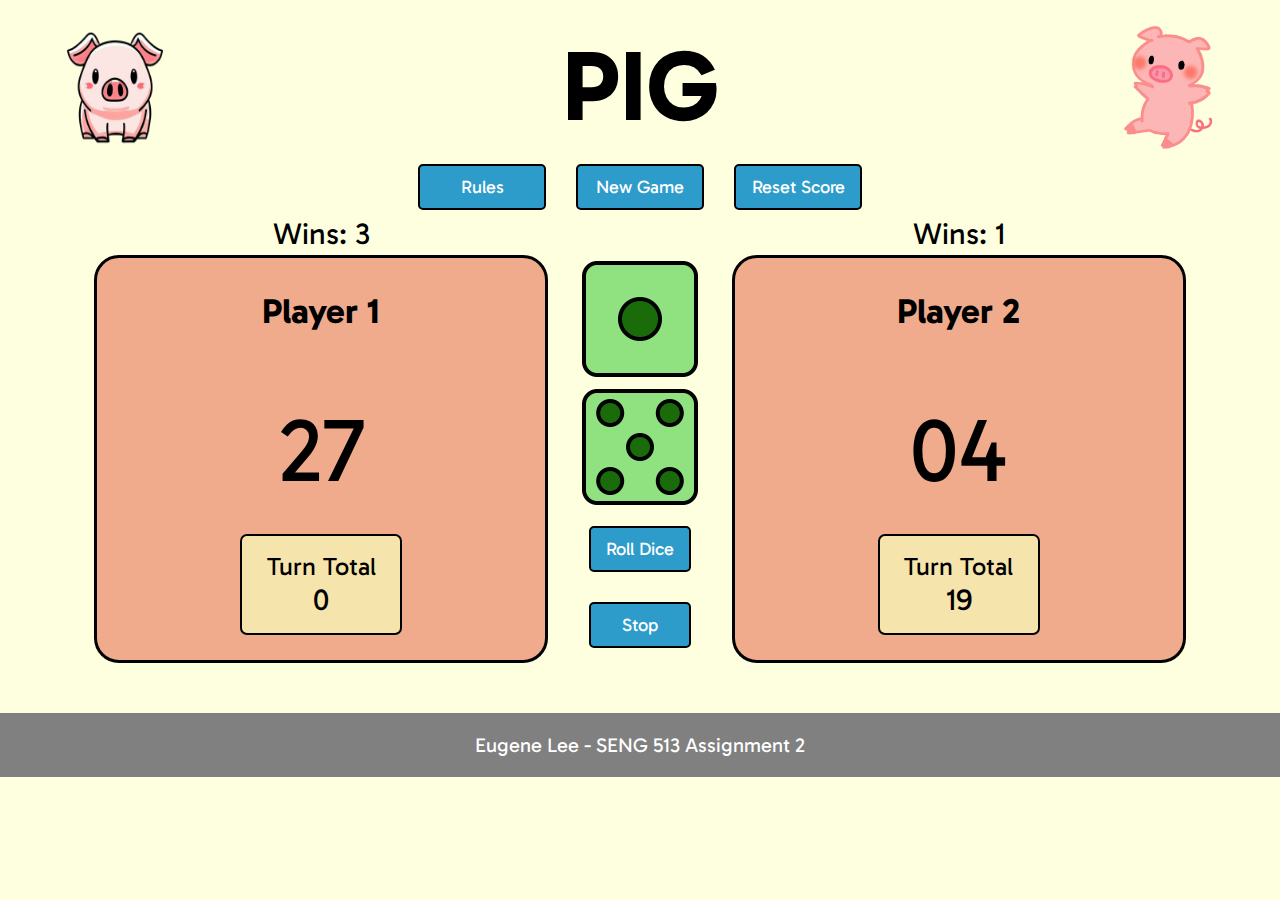
==== UI_Design/UIcontent.html @ df579769 "UI design using html and css" ====
<!DOCTYPE html>
<html lang="en">
<head>
    <meta charset="UTF-8">
    <meta http-equiv="X-UA-Compatible" content="IE=edge">
    <meta name="viewport" content="width=device-width, initial-scale=1.0">
    <link rel="stylesheet" href="UIstyle.css"/>
    <style>
        @import url('https://fonts.googleapis.com/css2?family=Gabarito:wght@400;500;600;700;800;900&display=swap');
    </style>
    <title>Pig</title>
</head>
<body>
    <div class="header">
        <img src="../images/pig2.png" alt="A  cute pig" class="pig left">
        <div class="logo">PIG</div>
        <img src="../images/pig1.png" alt="A  cute pig" class="pig right">
    </div>

    <div class="tools">
        <button class="btn rules">Rules</button>
        <button class="btn newGame">New Game</button>
        <button class="btn resetScore">Reset Score</button>
    </div>

    <div class="content">
        <div class="playerBox left">
            <div class="count left">Wins: 3</div>
            <h3 class="playerName">Player 1</h3>
            <div class="gameTotal">27</div>
            <div class="turnBox">
                <div class="turnTitle">Turn Total</div>
                <div class="turnScore">0</div>
            </div>
        </div>
        <div class="middle">
            <img src="../images/dice1.png" alt="a dice face" class="diceFace">
            <img src="../images/dice5.png" alt="a dice face" class="diceFace">
            <button class="btn mid roll">Roll Dice</button>
            <button class="btn mid stop">Stop</button>
        </div>
        <div class="playerBox right">
            <div class="count right">Wins: 1</div>
            <h3 class="playerName">Player 2</h3>
            <div class="gameTotal">04</div>
            <div class="turnBox">
                <div class="turnTitle">Turn Total</div>
                <div class="turnScore">19</div>
            </div>
        </div>
    </div>

    <div class="footer">Eugene Lee - SENG 513 Assignment 2</div>
</body>
</html>
---- UI_Design/UIstyle.css ----
body {
    font-family: 'Gabarito', sans-serif;
    background-color: #feffdf;
    margin: 0;
    padding: 0;
}

button {
    font-family: 'Gabarito', sans-serif;
    background-color: #2E9CCA;
    color: #FFF;
    border: 0;
    border-radius: 5px;
    padding: 10px 15px;
    text-align: center;
    border: 2px solid black;
}
button:hover {
    cursor: pointer;
}

.header {
    display: flex;
    justify-content: center;
}
.logo {
    font-size: 100px;
    font-weight: bold;
    padding-top: 2vw;
}
.pig {
    width: 8vw;
    padding-top: 2vw;
}
.pig.left {
    margin-right: auto;
    padding-left: 5vw;
}
.pig.right {
    margin-left: auto;
    padding-right: 5vw;
}

.tools {
    display: flex;
    justify-content: center;
    text-align: center;
    padding-bottom: 30px;
}
.btn {
    font-size: 18px;
    margin: 15px;
    width: 10vw;
}

.content {
    display: flex;
    justify-content: center;
    gap: 2vw;
    margin-bottom: 50px;
}
.playerBox {
    display: flex;
    flex-direction: column;
    align-items: center;
    background-color: #f0ab8d;
    width: 35vw;
    border-radius: 25px;
    border: 3px solid black;
    padding-bottom: 20px;
}
.count {
    font-size: 30px;
    padding: 1vw;
    margin-top: -55px;
    margin-bottom: 10px;
}
.playerName {
    text-align: center;
    font-size: 35px;
    margin: 0;
    padding: 15px;
}
.gameTotal {
    text-align: center;
    font-size: 7vw;
    margin: 50px auto 30px;
}
.turnBox {
    background-color: #f6e4ad;
    border: 2px solid black;
    border-radius: 7px;
    width: 10vw;
    padding: 15px;
}
.turnTitle {
    text-align: center;
    font-size: 25px;
}
.turnScore {
    text-align: center;
    font-size: 30px;
}
.middle {
    display: flex;
    flex-direction: column;
    align-items: center;
}
.diceFace {
    width: 10vw;
}
.btn.mid {
    width: 8vw;
}

.footer {
    background-color: grey;
    color: white;
    padding: 20px;
    font-size: 20px;
    text-align: center;
    margin-bottom: 0;
}
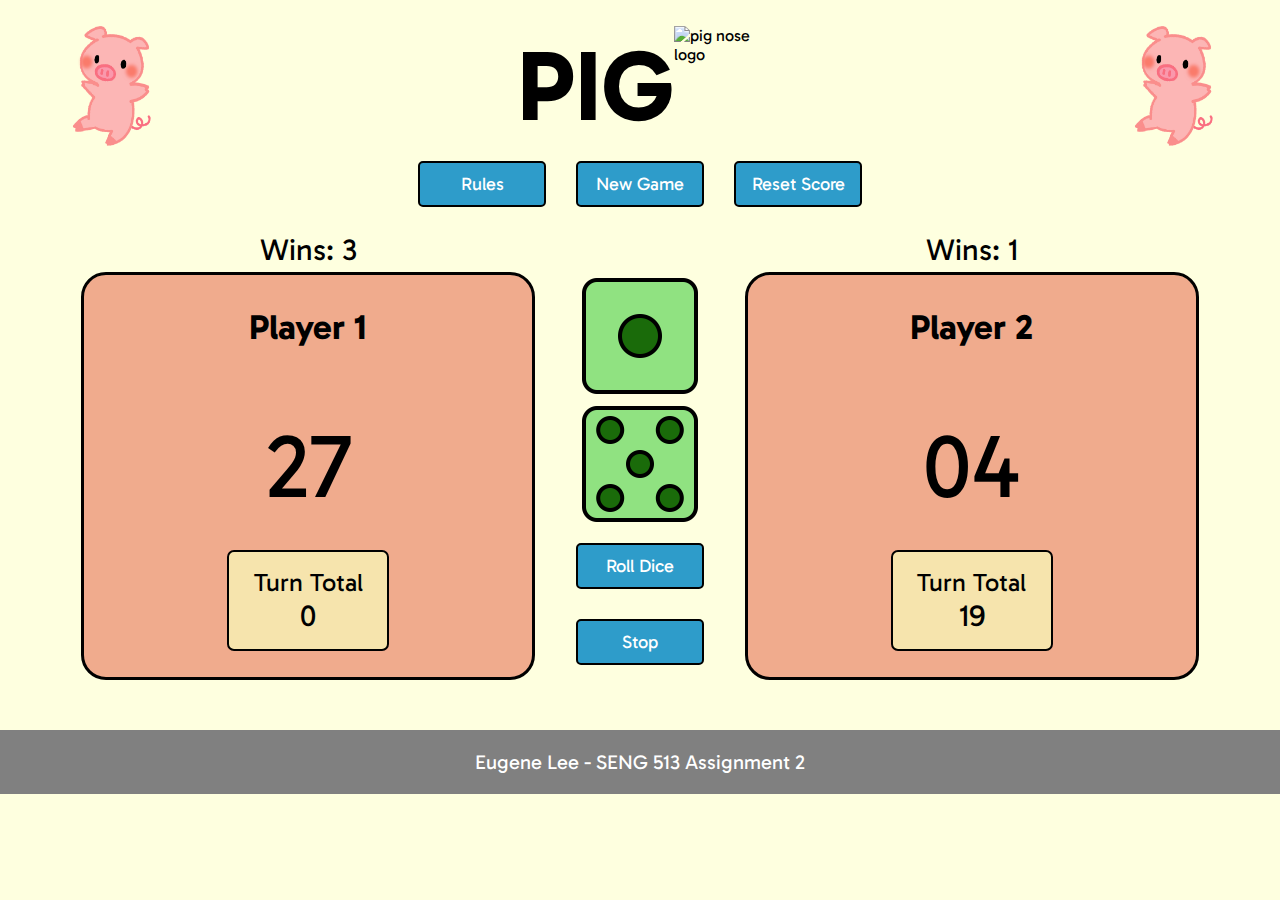
==== commit cc98c6b4: "add file descriptions and start README.md" ====
--- a/UI_Design/UIcontent.html
+++ b/UI_Design/UIcontent.html
@@ -1,3 +1,9 @@
+<!-- Course: SENG 513 -->
+<!-- Date: OCT 20, 2023 -->
+<!-- Assignment 2 -->
+<!-- Name: Eugene Lee -->
+<!-- UCID: 30137489 -->
+
 <!DOCTYPE html>
 <html lang="en">
 <head>
@@ -9,11 +15,13 @@
         @import url('https://fonts.googleapis.com/css2?family=Gabarito:wght@400;500;600;700;800;900&display=swap');
     </style>
     <title>Pig</title>
+    <link rel="icon" href="../images/pig3.png">
 </head>
 <body>
     <div class="header">
-        <img src="../images/pig2.png" alt="A  cute pig" class="pig left">
+        <img src="../images/pig1.png" alt="A  cute pig" class="pig left">
         <div class="logo">PIG</div>
+        <img src="../images/pig3.png" alt="pig nose logo" class="pig middle">
         <img src="../images/pig1.png" alt="A  cute pig" class="pig right">
     </div>
 
--- a/UI_Design/UIstyle.css
+++ b/UI_Design/UIstyle.css
@@ -1,3 +1,9 @@
+/* Course: SENG 513 */
+/* Date: OCT 20, 2023 */
+/* Assignment 2 */
+/* Name: Eugene Lee */
+/* UCID: 30137489 */
+
 body {
     font-family: 'Gabarito', sans-serif;
     background-color: #feffdf;
@@ -29,8 +35,9 @@
     padding-top: 2vw;
 }
 .pig {
-    width: 8vw;
+    width: 90px;
     padding-top: 2vw;
+    height: auto;
 }
 .pig.left {
     margin-right: auto;
@@ -45,12 +52,13 @@
     display: flex;
     justify-content: center;
     text-align: center;
-    padding-bottom: 30px;
+    padding-bottom: 50px;
 }
 .btn {
     font-size: 18px;
     margin: 15px;
     width: 10vw;
+    text-align: center;
 }
 
 .content {
@@ -109,9 +117,6 @@
 .diceFace {
     width: 10vw;
 }
-.btn.mid {
-    width: 8vw;
-}
 
 .footer {
     background-color: grey;
@@ -120,4 +125,53 @@
     font-size: 20px;
     text-align: center;
     margin-bottom: 0;
+}
+
+@media (max-width: 760px) {
+    .btn {
+        font-size: 12px;
+    }
+    .diceFace {
+        width: 80px;
+    }
+}
+
+@media (max-width: 600px) {
+    .btn {
+        width: 50px;
+        padding-left: 5px;
+        padding-right: 5px;
+        text-align: center;
+    }
+    .pig.left, .pig.right {
+        display: none;
+    }
+    .content {
+        gap: 2px;
+    }
+    .turnTitle {
+        font-size: 18px;
+    }
+}
+
+@media (max-width: 500px) {
+    .playerName {
+        font-size: 7vw;
+    }
+    .header {
+        padding-top: 50px;
+    }
+    .footer {
+        font-size: 15px;
+    }
+}
+
+@media (max-width: 400px) {
+    .count {
+        font-size: 23px;
+        margin-top: -40px;
+    }
+    .gameTotal {
+        font-size: 20px;
+    }
 }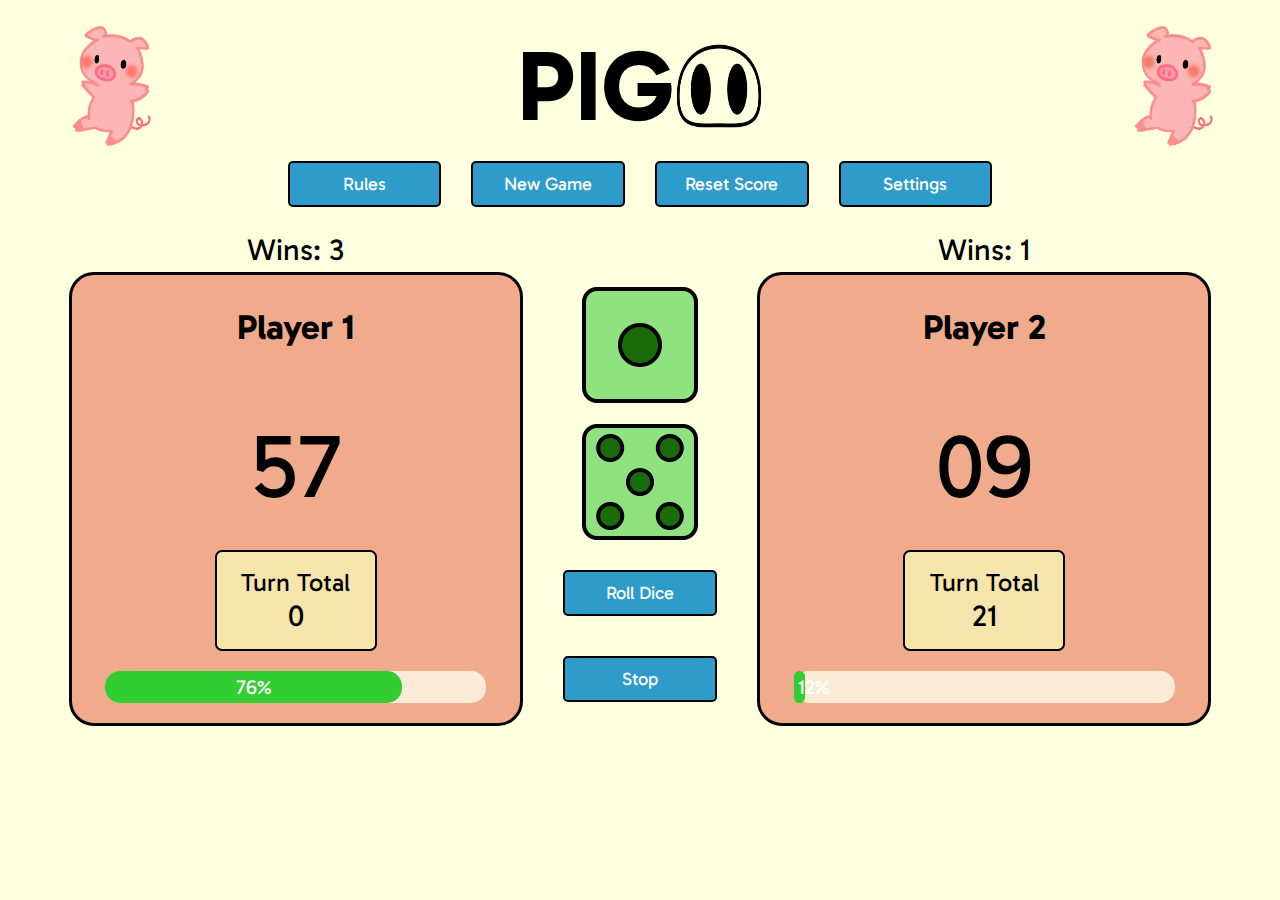
==== commit 065e3f2a: "Update UI and add new features" ====
--- a/UI_Design/UIcontent.html
+++ b/UI_Design/UIcontent.html
@@ -29,17 +29,23 @@
         <button class="btn rules">Rules</button>
         <button class="btn newGame">New Game</button>
         <button class="btn resetScore">Reset Score</button>
+        <button class="btn settings">Settings</button>
     </div>
 
     <div class="content">
         <div class="playerBox left">
             <div class="count left">Wins: 3</div>
             <h3 class="playerName">Player 1</h3>
-            <div class="gameTotal">27</div>
+            <div class="gameTotal">57</div>
             <div class="turnBox">
                 <div class="turnTitle">Turn Total</div>
                 <div class="turnScore">0</div>
             </div>
+
+            <div class="progress"> 
+                <div class="bar left">76%</div> 
+            </div> 
+
         </div>
         <div class="middle">
             <img src="../images/dice1.png" alt="a dice face" class="diceFace">
@@ -50,14 +56,19 @@
         <div class="playerBox right">
             <div class="count right">Wins: 1</div>
             <h3 class="playerName">Player 2</h3>
-            <div class="gameTotal">04</div>
+            <div class="gameTotal">09</div>
             <div class="turnBox">
                 <div class="turnTitle">Turn Total</div>
-                <div class="turnScore">19</div>
+                <div class="turnScore">21</div>
             </div>
+
+            <div class="progress"> 
+                <div class="bar right">12%</div> 
+            </div> 
+
         </div>
     </div>
 
-    <div class="footer">Eugene Lee - SENG 513 Assignment 2</div>
+    <!--<div class="footer">Eugene Lee - SENG 513 Assignment 2</div>-->
 </body>
 </html>--- a/UI_Design/UIstyle.css
+++ b/UI_Design/UIstyle.css
@@ -57,7 +57,7 @@
 .btn {
     font-size: 18px;
     margin: 15px;
-    width: 10vw;
+    width: 12vw;
     text-align: center;
 }
 
@@ -109,10 +109,33 @@
     text-align: center;
     font-size: 30px;
 }
+
+.progress { 
+    background-color: antiquewhite; 
+    width: 85%; 
+    border-radius: 15px; 
+    margin-top: 20px;
+}
+.bar { 
+    background-color:limegreen; 
+    color: white; 
+    padding: 1%; 
+    text-align: center; 
+    font-size: 20px; 
+    border-radius: 15px; 
+}
+.bar.left { 
+    width: 76%; 
+}
+.bar.right {
+    width: 1%;
+}
+
 .middle {
     display: flex;
     flex-direction: column;
     align-items: center;
+    justify-content: space-evenly;
 }
 .diceFace {
     width: 10vw;
@@ -130,6 +153,17 @@
 @media (max-width: 760px) {
     .btn {
         font-size: 12px;
+    }
+    .header {
+        padding-top: 5vw;
+    }
+    .tools {
+        margin-top: 5vw;
+        margin-bottom: 7vw;
+    }
+    .tools .btn {
+        width: 15vw;
+        height: 50px;
     }
     .diceFace {
         width: 80px;
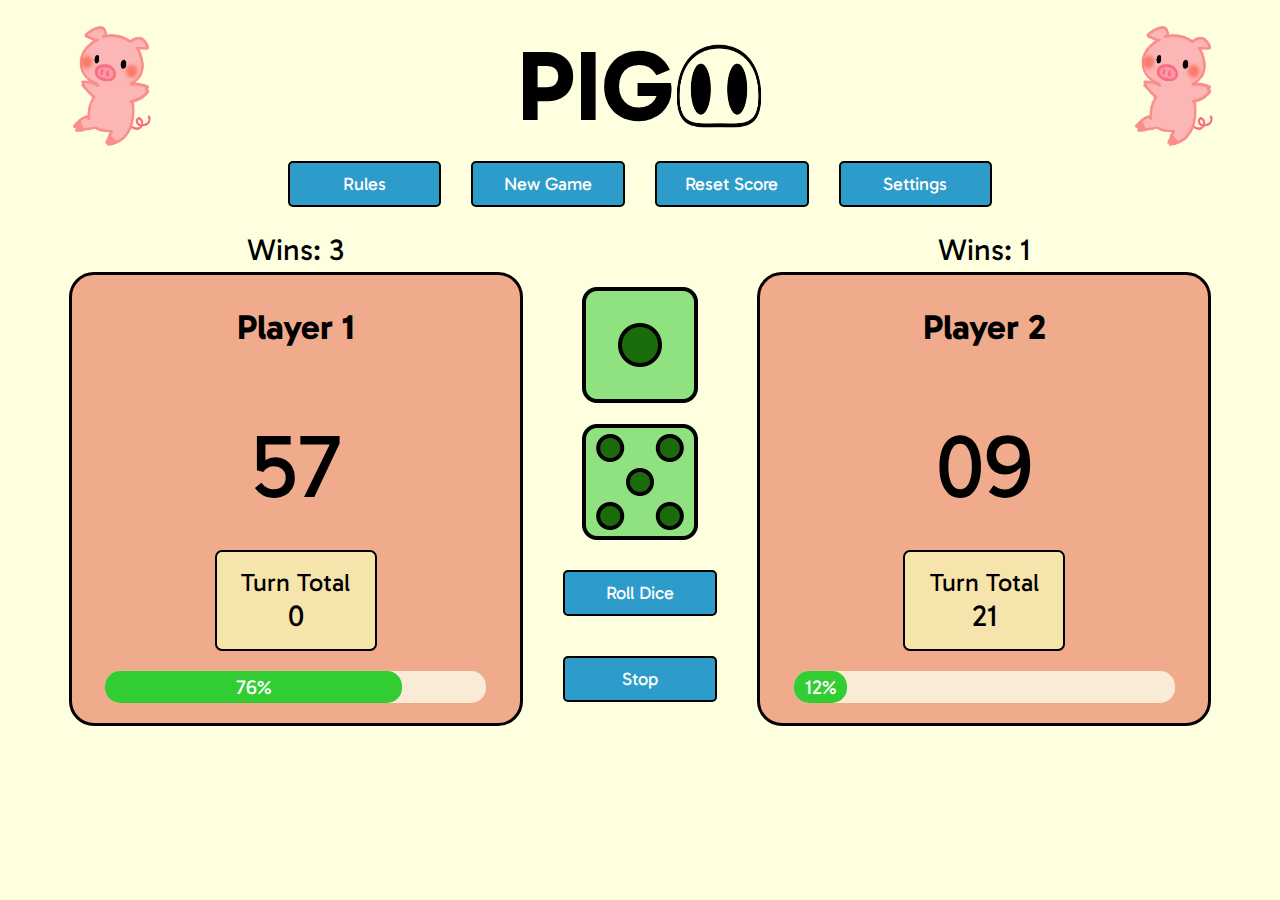
==== commit cae8c6aa: "Added more detail" ====
--- a/UI_Design/UIcontent.html
+++ b/UI_Design/UIcontent.html
@@ -41,11 +41,9 @@
                 <div class="turnTitle">Turn Total</div>
                 <div class="turnScore">0</div>
             </div>
-
             <div class="progress"> 
                 <div class="bar left">76%</div> 
             </div> 
-
         </div>
         <div class="middle">
             <img src="../images/dice1.png" alt="a dice face" class="diceFace">
@@ -61,11 +59,9 @@
                 <div class="turnTitle">Turn Total</div>
                 <div class="turnScore">21</div>
             </div>
-
             <div class="progress"> 
                 <div class="bar right">12%</div> 
             </div> 
-
         </div>
     </div>
 
--- a/UI_Design/UIstyle.css
+++ b/UI_Design/UIstyle.css
@@ -128,7 +128,7 @@
     width: 76%; 
 }
 .bar.right {
-    width: 1%;
+    width: 12%;
 }
 
 .middle {
